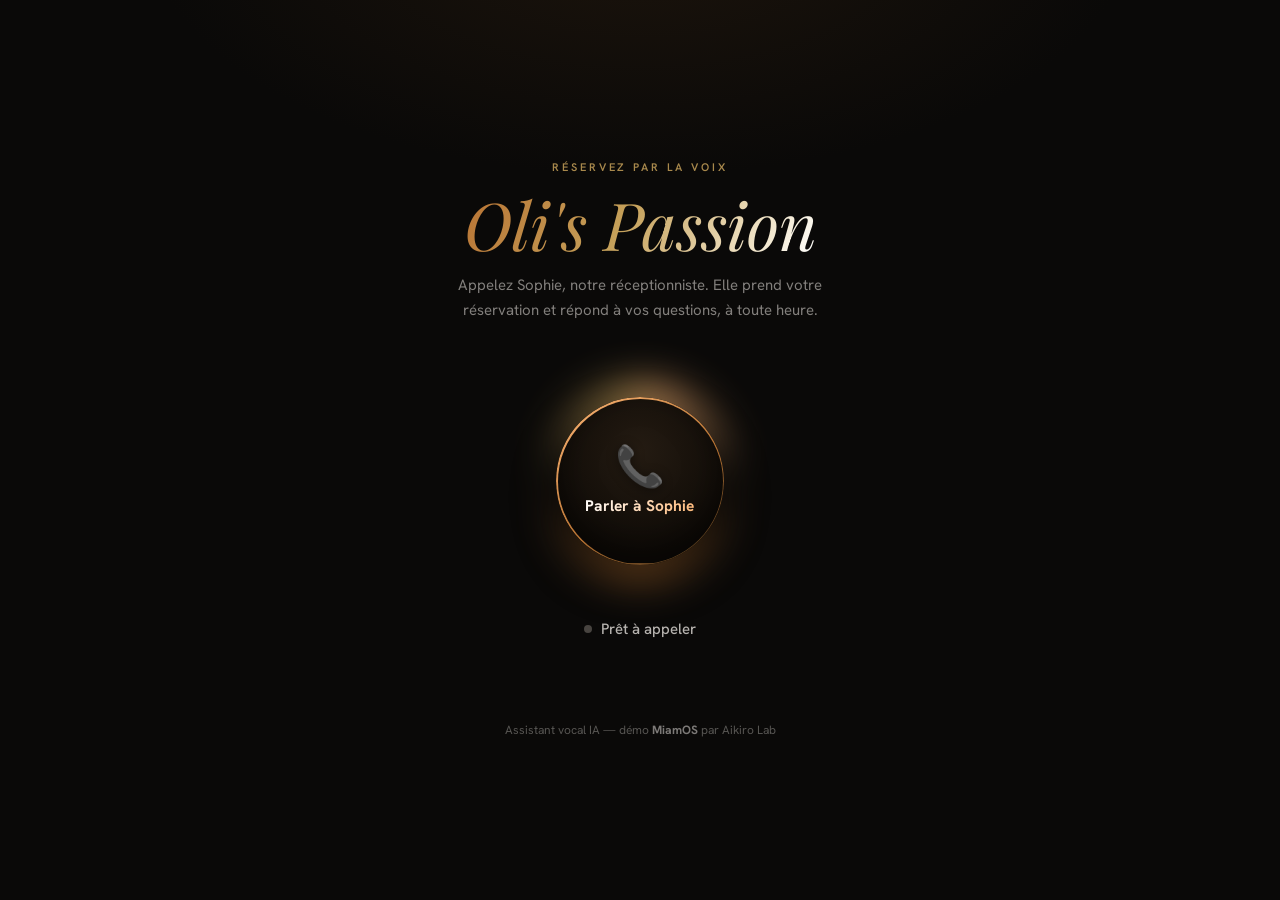
==== appeler.html @ 5bf98119 "feat(vocal): page 'Appeler Sophie' (réceptionniste vocale IA MiamOS, démo) Bouton d'appel navigateur" ====
<!doctype html>
<html lang="fr">
<head>
<meta charset="utf-8">
<meta name="viewport" content="width=device-width,initial-scale=1,maximum-scale=1">
<title>Oli's Passion — Appeler Sophie</title>
<link rel="preconnect" href="https://fonts.googleapis.com">
<link href="https://fonts.googleapis.com/css2?family=Playfair+Display:ital,wght@1,400;1,600&family=Hanken+Grotesk:wght@400;500;600;700&display=swap" rel="stylesheet">
<style>
  :root{--gold:#C5A059;--copper:#B87333;--amber:#ffb877;--bg:#0a0908;--txt:#F9F5F0;--red:#e05646}
  *{box-sizing:border-box;margin:0;padding:0}
  html,body{height:100%}
  body{font-family:'Hanken Grotesk',system-ui,sans-serif;
    background:radial-gradient(ellipse 70% 50% at 50% -8%,#1c140c 0%,var(--bg) 55%);
    color:var(--txt);min-height:100%;display:flex;flex-direction:column;align-items:center;justify-content:center;padding:36px 22px;text-align:center}

  .label{font-size:11px;font-weight:600;letter-spacing:.26em;text-transform:uppercase;color:var(--gold);margin-bottom:16px;opacity:.85}
  h1{font-family:'Playfair Display',Georgia,serif;font-style:italic;font-weight:400;font-size:clamp(40px,9vw,66px);
    background:linear-gradient(120deg,var(--copper),var(--gold) 45%,#f0e4c8 82%,#fff);-webkit-background-clip:text;background-clip:text;-webkit-text-fill-color:transparent;line-height:1.05;margin-bottom:14px}
  .tag{color:rgba(249,245,240,.5);font-size:15px;max-width:400px;line-height:1.65;margin-bottom:58px}

  /* ---- bouton épuré ---- */
  .stage{position:relative;width:200px;height:200px;display:flex;align-items:center;justify-content:center}
  /* halo lumineux qui tourne autour */
  .stage::before{content:"";position:absolute;width:196px;height:196px;border-radius:50%;
    background:conic-gradient(from 0deg,var(--amber),transparent 26%,var(--copper) 50%,transparent 74%,var(--gold));
    filter:blur(20px);opacity:.8;animation:spin 5.5s linear infinite;z-index:0}
  @keyframes spin{to{transform:rotate(360deg)}}
  .ring1{position:absolute;width:172px;height:172px;border-radius:50%;border:1px solid rgba(197,160,89,.28);opacity:0;z-index:1}
  .stage.active .ring1{opacity:1;animation:pulse 2.6s ease-out infinite}
  @keyframes pulse{0%{transform:scale(.96);opacity:.5}100%{transform:scale(1.4);opacity:0}}

  .callbtn{position:relative;z-index:2;width:168px;height:168px;border-radius:50%;border:none;cursor:pointer;color:var(--txt);font-family:inherit;
    background:radial-gradient(circle at 50% 32%,#241b12,#0f0b07 72%);
    box-shadow:inset 0 1px 1px rgba(255,220,170,.18),inset 0 -14px 34px rgba(0,0,0,.55),0 16px 40px rgba(0,0,0,.5);
    display:flex;flex-direction:column;align-items:center;justify-content:center;gap:9px;
    transition:transform .25s cubic-bezier(.2,.8,.2,1),box-shadow .35s ease}
  .callbtn::before{content:"";position:absolute;inset:0;border-radius:50%;padding:1.5px;
    background:linear-gradient(145deg,var(--amber),var(--copper) 55%,rgba(197,160,89,.18));
    -webkit-mask:linear-gradient(#000 0 0) content-box,linear-gradient(#000 0 0);-webkit-mask-composite:xor;mask-composite:exclude;pointer-events:none}
  .callbtn:hover{transform:translateY(-2px);box-shadow:inset 0 1px 1px rgba(255,220,170,.18),inset 0 -14px 34px rgba(0,0,0,.55),0 18px 44px rgba(0,0,0,.5),0 0 44px rgba(197,160,89,.28)}
  .callbtn:active{transform:scale(.98)}
  .callbtn .ico{font-size:40px;line-height:1;filter:drop-shadow(0 2px 6px rgba(0,0,0,.4))}
  .callbtn .txt{font-weight:700;font-size:15.5px;letter-spacing:.01em;background:linear-gradient(120deg,#fff,var(--amber));-webkit-background-clip:text;background-clip:text;-webkit-text-fill-color:transparent}

  .callbtn.active{background:radial-gradient(circle at 50% 32%,#341611,#160a07 72%)}
  .callbtn.active::before{background:linear-gradient(145deg,#ff8a72,var(--red) 60%,rgba(224,86,70,.2))}
  .callbtn.connecting{opacity:.8}

  /* équaliseur (en appel) */
  .wave{display:none;align-items:flex-end;gap:5px;height:30px}
  .callbtn.active .wave{display:flex}
  .callbtn.active .ico{display:none}
  .wave i{width:5px;height:6px;border-radius:3px;background:linear-gradient(180deg,var(--amber),var(--copper));transform-origin:bottom;transform:scaleY(calc(.3 + var(--amp,.2)*var(--m)))}
  .wave i:nth-child(1){--m:.7}.wave i:nth-child(2){--m:1.3}.wave i:nth-child(3){--m:1.8}.wave i:nth-child(4){--m:1.3}.wave i:nth-child(5){--m:.7}

  .status{margin-top:36px;min-height:24px;font-size:15px;font-weight:500;color:rgba(249,245,240,.72);display:flex;align-items:center;gap:9px;justify-content:center}
  .dot{width:8px;height:8px;border-radius:50%;background:#484440;flex:none;transition:background .3s}
  .dot.live{background:#5F9E7A}.dot.speaking{background:var(--gold)}
  .err{color:var(--red);font-size:13px;margin-top:12px;min-height:16px}

  .transcript{margin-top:24px;width:100%;max-width:450px;max-height:28vh;overflow:auto;text-align:left;display:none;flex-direction:column;gap:9px}
  .bubble{padding:10px 14px;border-radius:14px;font-size:14px;line-height:1.5}
  .bubble.sophie{background:rgba(197,160,89,.1);border:1px solid rgba(197,160,89,.18);color:#f2e7d2;border-bottom-left-radius:4px;align-self:flex-start;max-width:88%}
  .bubble.client{background:rgba(255,255,255,.05);color:rgba(249,245,240,.82);border-bottom-right-radius:4px;align-self:flex-end;max-width:88%}

  .foot{margin-top:52px;font-size:12px;color:rgba(249,245,240,.32);line-height:1.6}
  .foot b{color:rgba(249,245,240,.48)}
</style>
</head>
<body>
  <div class="label">Réservez par la voix</div>
  <h1>Oli's Passion</h1>
  <p class="tag">Appelez Sophie, notre réceptionniste. Elle prend votre réservation et répond à vos questions, à toute heure.</p>

  <div class="stage" id="stage">
    <span class="ring1"></span>
    <button id="call" class="callbtn">
      <span class="ico" id="ico">📞</span>
      <span class="wave"><i></i><i></i><i></i><i></i><i></i></span>
      <span class="txt" id="btntxt">Parler à Sophie</span>
    </button>
  </div>

  <div class="status"><span class="dot" id="dot"></span><span id="status">Prêt à appeler</span></div>
  <div class="err" id="err"></div>
  <div class="transcript" id="transcript"></div>

  <div class="foot">Assistant vocal IA — démo <b>MiamOS</b> par Aikiro Lab</div>

<script type="module">
  import Vapi from "https://esm.sh/@vapi-ai/web@2.3.8";
  const PUBLIC_KEY="461458a7-1861-442c-8ca9-4f45de781f81";
  const ASSISTANT_ID="045a099c-090d-4144-b85c-cf64797190b5";

  const vapi=new Vapi(PUBLIC_KEY);
  const stage=document.getElementById("stage"),btn=document.getElementById("call"),btntxt=document.getElementById("btntxt"),
        ico=document.getElementById("ico"),statusEl=document.getElementById("status"),dot=document.getElementById("dot"),
        err=document.getElementById("err"),tr=document.getElementById("transcript");
  let state="idle";

  function setState(s){
    state=s;
    stage.classList.toggle("active",s==="active");
    btn.classList.toggle("active",s==="active");
    btn.classList.toggle("connecting",s==="connecting");
    if(s==="idle"){ico.textContent="📞";btntxt.textContent="Parler à Sophie";statusEl.textContent="Prêt à appeler";dot.className="dot";document.documentElement.style.setProperty("--amp",".2");}
    if(s==="connecting"){ico.textContent="…";btntxt.textContent="Connexion";statusEl.textContent="Connexion à Sophie…";dot.className="dot";}
    if(s==="active"){btntxt.textContent="Raccrocher";statusEl.textContent="En ligne — Sophie vous écoute";dot.className="dot live";}
  }

  btn.addEventListener("click",async()=>{
    err.textContent="";
    if(state==="idle"){
      setState("connecting");
      try{ await vapi.start(ASSISTANT_ID); }
      catch(e){ setState("idle"); err.textContent="Micro ou connexion indisponible. Ouvrez la page en https (pas en fichier local)."; console.error(e); }
    } else { vapi.stop(); }
  });

  vapi.on("call-start",()=>setState("active"));
  vapi.on("call-end",()=>setState("idle"));
  vapi.on("speech-start",()=>{if(state==="active"){statusEl.textContent="Sophie parle…";dot.className="dot speaking";}});
  vapi.on("speech-end",()=>{if(state==="active"){statusEl.textContent="Sophie vous écoute";dot.className="dot live";}});
  vapi.on("volume-level",(v)=>{document.documentElement.style.setProperty("--amp",Math.min(1.6,0.2+v*2.4).toFixed(2));});
  vapi.on("error",(e)=>{console.error(e);err.textContent="Souci de connexion. Réessayez.";setState("idle");});
  vapi.on("message",(m)=>{
    if(m.type==="transcript"&&m.transcriptType==="final"){
      tr.style.display="flex";
      const b=document.createElement("div");
      b.className="bubble "+(m.role==="assistant"?"sophie":"client");
      b.textContent=m.transcript; tr.appendChild(b); tr.scrollTop=tr.scrollHeight;
    }
  });
</script>
</body>
</html>
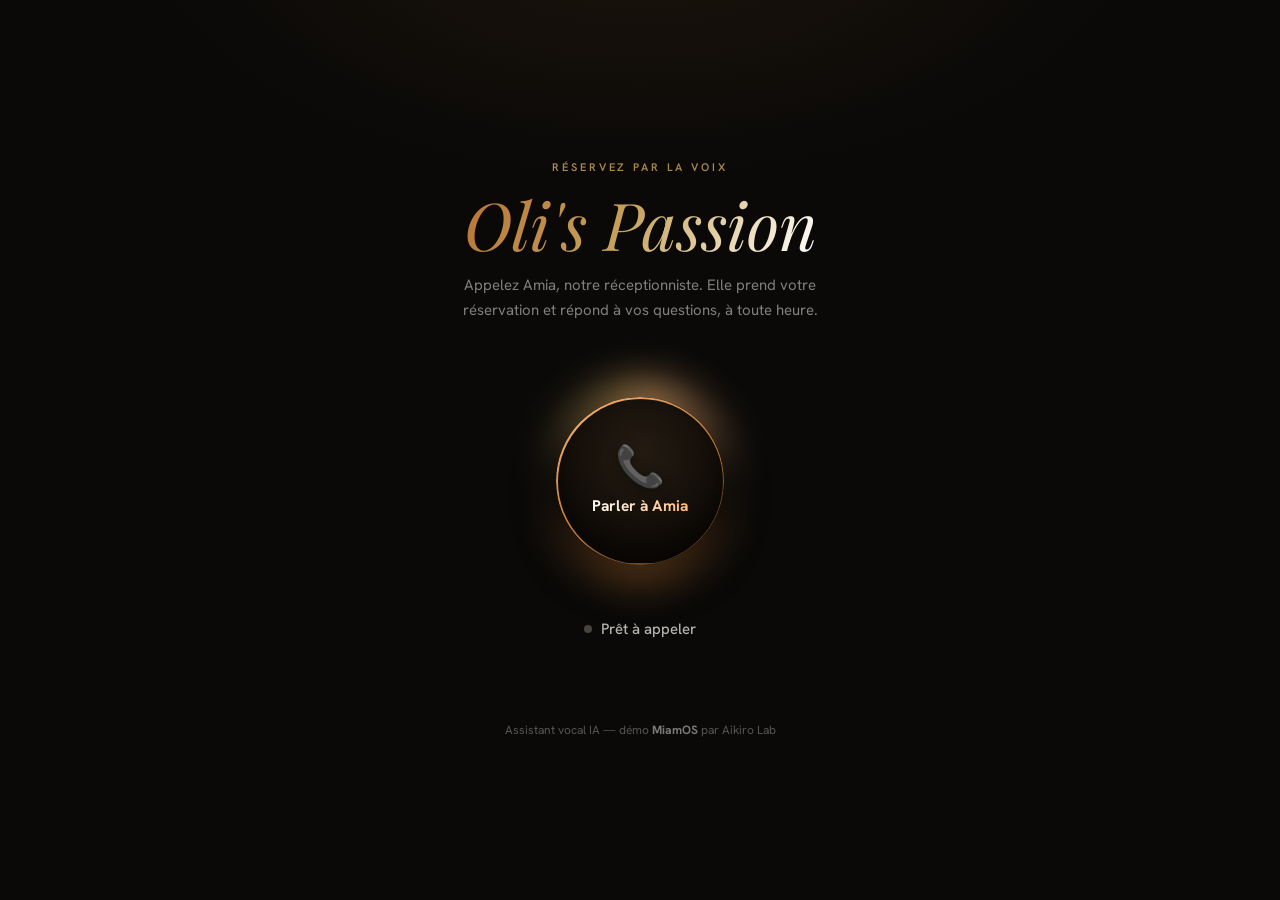
==== commit f5962135: "feat(vocal): l'assistante vocale devient AMIA (ex-Sophie) Amia = 'une amie au bout du fil'. Acronyme" ====
--- a/appeler.html
+++ b/appeler.html
@@ -3,7 +3,7 @@
 <head>
 <meta charset="utf-8">
 <meta name="viewport" content="width=device-width,initial-scale=1,maximum-scale=1">
-<title>Oli's Passion — Appeler Sophie</title>
+<title>Oli's Passion — Appeler Amia</title>
 <link rel="preconnect" href="https://fonts.googleapis.com">
 <link href="https://fonts.googleapis.com/css2?family=Playfair+Display:ital,wght@1,400;1,600&family=Hanken+Grotesk:wght@400;500;600;700&display=swap" rel="stylesheet">
 <style>
@@ -71,14 +71,14 @@
 <body>
   <div class="label">Réservez par la voix</div>
   <h1>Oli's Passion</h1>
-  <p class="tag">Appelez Sophie, notre réceptionniste. Elle prend votre réservation et répond à vos questions, à toute heure.</p>
+  <p class="tag">Appelez Amia, notre réceptionniste. Elle prend votre réservation et répond à vos questions, à toute heure.</p>
 
   <div class="stage" id="stage">
     <span class="ring1"></span>
     <button id="call" class="callbtn">
       <span class="ico" id="ico">📞</span>
       <span class="wave"><i></i><i></i><i></i><i></i><i></i></span>
-      <span class="txt" id="btntxt">Parler à Sophie</span>
+      <span class="txt" id="btntxt">Parler à Amia</span>
     </button>
   </div>
 
@@ -104,9 +104,9 @@
     stage.classList.toggle("active",s==="active");
     btn.classList.toggle("active",s==="active");
     btn.classList.toggle("connecting",s==="connecting");
-    if(s==="idle"){ico.textContent="📞";btntxt.textContent="Parler à Sophie";statusEl.textContent="Prêt à appeler";dot.className="dot";document.documentElement.style.setProperty("--amp",".2");}
-    if(s==="connecting"){ico.textContent="…";btntxt.textContent="Connexion";statusEl.textContent="Connexion à Sophie…";dot.className="dot";}
-    if(s==="active"){btntxt.textContent="Raccrocher";statusEl.textContent="En ligne — Sophie vous écoute";dot.className="dot live";}
+    if(s==="idle"){ico.textContent="📞";btntxt.textContent="Parler à Amia";statusEl.textContent="Prêt à appeler";dot.className="dot";document.documentElement.style.setProperty("--amp",".2");}
+    if(s==="connecting"){ico.textContent="…";btntxt.textContent="Connexion";statusEl.textContent="Connexion à Amia…";dot.className="dot";}
+    if(s==="active"){btntxt.textContent="Raccrocher";statusEl.textContent="En ligne — Amia vous écoute";dot.className="dot live";}
   }
 
   btn.addEventListener("click",async()=>{
@@ -120,8 +120,8 @@
 
   vapi.on("call-start",()=>setState("active"));
   vapi.on("call-end",()=>setState("idle"));
-  vapi.on("speech-start",()=>{if(state==="active"){statusEl.textContent="Sophie parle…";dot.className="dot speaking";}});
-  vapi.on("speech-end",()=>{if(state==="active"){statusEl.textContent="Sophie vous écoute";dot.className="dot live";}});
+  vapi.on("speech-start",()=>{if(state==="active"){statusEl.textContent="Amia parle…";dot.className="dot speaking";}});
+  vapi.on("speech-end",()=>{if(state==="active"){statusEl.textContent="Amia vous écoute";dot.className="dot live";}});
   vapi.on("volume-level",(v)=>{document.documentElement.style.setProperty("--amp",Math.min(1.6,0.2+v*2.4).toFixed(2));});
   vapi.on("error",(e)=>{console.error(e);err.textContent="Souci de connexion. Réessayez.";setState("idle");});
   vapi.on("message",(m)=>{
